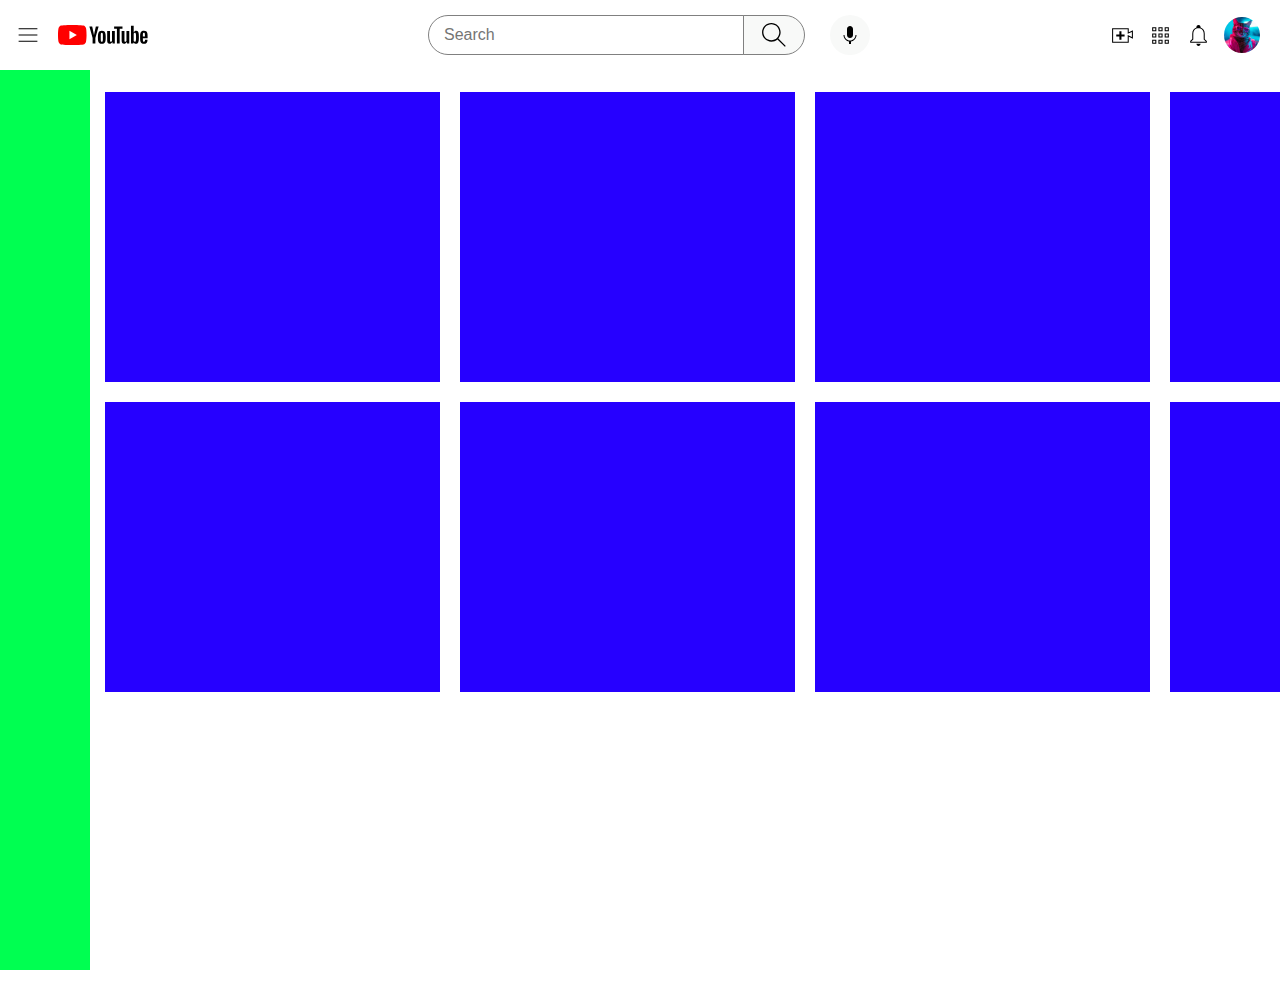
==== youTubeclone/index.html @ e5430692 "update" ====
<!DOCTYPE html>
<html lang="en">

<head>
  <link rel="stylesheet" href="main.css" />
  <link rel="stylesheet" href="style.css" />
  <link rel="stylesheet" href="header.css" />
  <link rel="stylesheet" href="ions.css" />
  <meta charset="UTF-8" />
  <meta name="viewport" content="width=device-width, initial-scale=1.0" />
  <title>Document</title>
</head>

<body>
  <header class="header">
      <div class="header-left">
      <img class="ion-hamburger" src="icons/hamburger-menu.svg" alt="" />
      <img class="ion-youtube" src="icons/youtube-logo.svg" alt="" />
      </div>
      <div class="header-center">
        <input class="search-box" type="text" placeholder="Search">
        <img  class="ion-search" src="icons/search.svg" alt="" />
        <img class="ion-voice-search" src="icons/voice-search-icon.svg" alt=""/>
      </div>
      <div class="header-right">
        <img class="ioc-upload" src="icons/upload.svg" alt="" />
        <img class="ioc-youtube-apps" src="icons/youtube-apps.svg" alt="" />
        <img class="ioc-notifications" src="icons/notifications.svg" alt="" />
        <img class="profile-img" src="../download.jpeg" alt="" />
      </div>
    <!-- </div> -->
  </header>
  <aside class="aside"></aside>
  <main class="main">
    <div class="container">
      <div class="cards">
        <div class="card"></div>
        <div class="card"></div>
        <div class="card"></div>
        <div class="card"></div>
        <div class="card"></div>
        <div class="card"></div>
        <div class="card"></div>
        <div class="card"></div>
      </div>
    </div>
  </main>
</body>

</html>
---- youTubeclone/main.css ----
.main{
    display: flex;
    position: relative;
    top: 80px;
    bottom: 0px;
    right: 0px;
    left: 0px;
}
 .aside{
    background-color: rgb(0, 255, 81);
    position: fixed;
    top: 70px;
    width: 90px;
    height: 100vh;
    left: 0;
}
.container{
    display: flex;
    padding-left: 105px;
    padding-top: 12px;
}
.cards{
    display: grid;
    grid-template-columns: 1fr 1fr 1fr 1fr;
    gap: 20px;
}
.card{
    display: flex;
    height: 290px;
    width: 335px;
    background-color: rgb(38, 0, 255);
}
---- youTubeclone/style.css ----
*{
    margin: 0;
    padding: 0;
    box-sizing: border-box;
}
body{
    height: 1000px;
    font-family: Roboto,Arial,sans-serif;
}
---- youTubeclone/header.css ----
.header{
    position: fixed;
    left: 0px;
    right: 0px;
    height: 70px;
    z-index: 200;
    display: flex;
    flex-direction: row;
    justify-content: space-around;
    align-items: center;
}
---- youTubeclone/ions.css ----
/* .ions{
    display: grid;
    grid-template-columns: 1fr 1fr 1fr;
    justify-content: space-between;
   justify-content: center;
} */
.header-left{
    display: flex;
    align-items: center;
    height: 70px;
    width: 250px;
    margin-left: 8px;
    vertical-align: middle;
    margin-right: 170px;
}
.ion-youtube{
    height: 50px;
    width: 90px;
    margin-left: 10px;
}
.ion-hamburger{
    height: 25px;
    width: 40px;
}
.header-center{
    flex: 1;
    display: flex;
    justify-content: center;
    align-items: center;
    height: 70px;
    gap: 10px;
}
.search-box{
    color: rgba(246, 246, 246, 0.132);
    font-size: medium;
    height: 40px;
    border-radius: 20px;
    width: 100%;
    padding-left: 15px;
    border: 1px solid gray;
}
.ion-search{
    height: 40px;
    width: 80px;
    margin-right: 15px;
    margin-left: -40px;
    padding-top: 3px;
    padding-bottom: 3px;
    border: 1px solid gray;
    background-color:#f8f9f8fd;
    border-bottom-right-radius: 20px;
    border-top-right-radius: 20px;
    cursor: pointer;
    transition: 0.15s;
}
.ion-search:hover{ 
    background-color:  rgb(236, 232, 232);
}
.ion-voice-search{
    height: 40px;
    width: 40px;
    padding: 8px;
    background-color:#f8f9f8fd;
    border-radius:20px ;
    cursor: pointer;
    transition: 0.15s;
}
.ion-voice-search:hover{
    background-color: rgb(227, 224, 224);
}
.header-right{
    display: flex;
    align-items: center;
    height: 70px;
    width: 200px;
    vertical-align: middle; 
    margin-left: 190px;
    margin-right: 20px;
    justify-content: space-between;
    padding-left: 50px;
}
.ioc-upload{
    height: 25px;
}
.ioc-youtube-apps{
    height: 25px;
}
.ioc-notifications{
    height: 25px;
}
.profile-img{
    height: 36px;
    width: 36px;
    border-radius: 18px;
    object-fit: cover;
    object-position: center;

}
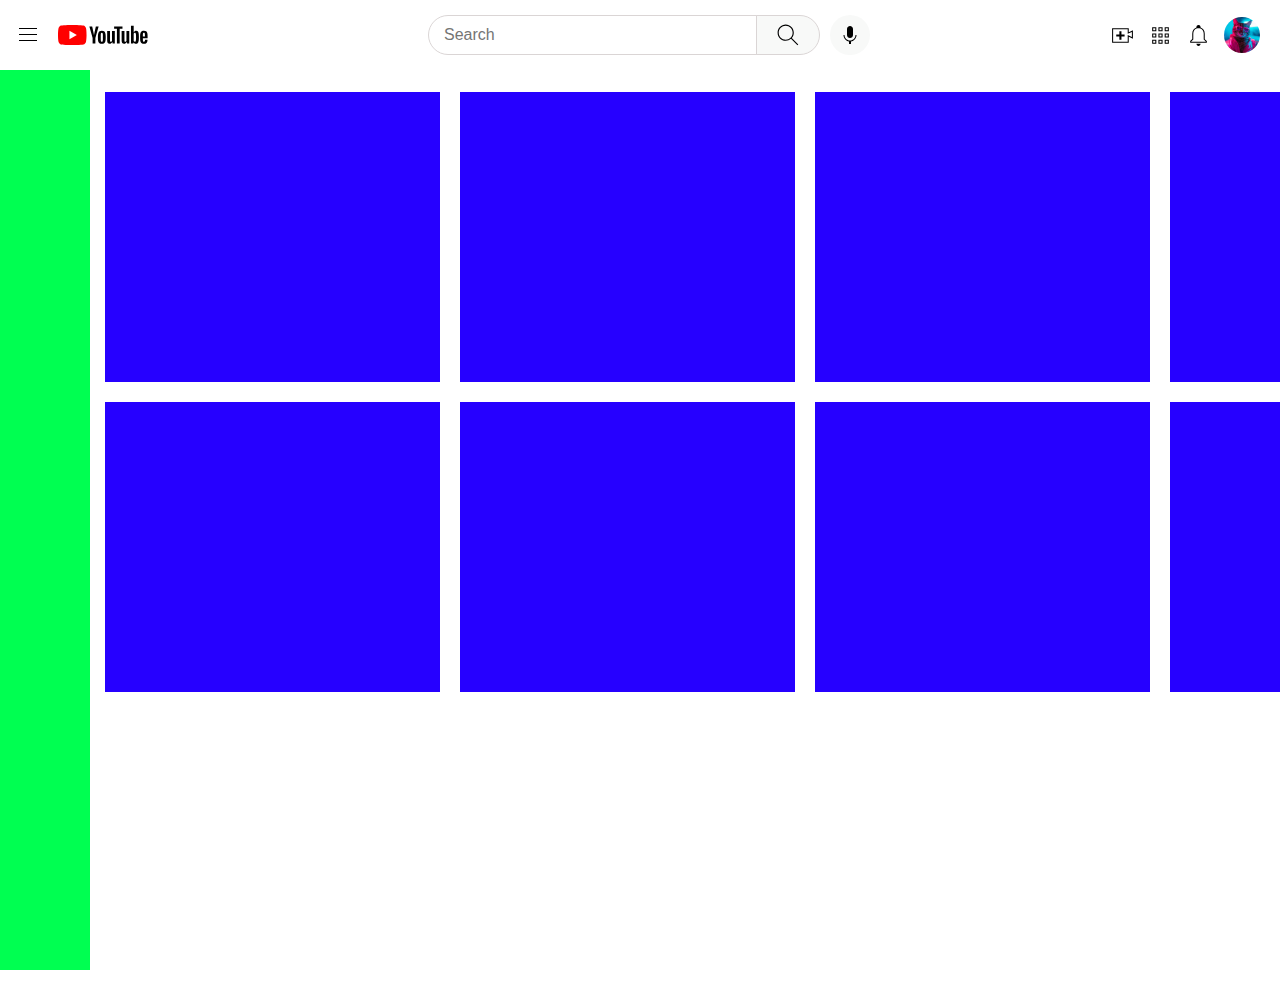
==== commit 3f99bbc4: "update" ====
--- a/youTubeclone/index.html
+++ b/youTubeclone/index.html
@@ -14,7 +14,7 @@
 <body>
   <header class="header">
       <div class="header-left">
-      <img class="ion-hamburger" src="icons/hamburger-menu.svg" alt="" />
+      <img class="ion-hamburger" src="icons/hamburger-menu.svg" alt=""/> 
       <img class="ion-youtube" src="icons/youtube-logo.svg" alt="" />
       </div>
       <div class="header-center">
@@ -28,7 +28,6 @@
         <img class="ioc-notifications" src="icons/notifications.svg" alt="" />
         <img class="profile-img" src="../download.jpeg" alt="" />
       </div>
-    <!-- </div> -->
   </header>
   <aside class="aside"></aside>
   <main class="main">
--- a/youTubeclone/ions.css
+++ b/youTubeclone/ions.css
@@ -1,9 +1,3 @@
-/* .ions{
-    display: grid;
-    grid-template-columns: 1fr 1fr 1fr;
-    justify-content: space-between;
-   justify-content: center;
-} */
 .header-left{
     display: flex;
     align-items: center;
@@ -12,15 +6,23 @@
     margin-left: 8px;
     vertical-align: middle;
     margin-right: 170px;
-}
+} 
 .ion-youtube{
     height: 50px;
     width: 90px;
     margin-left: 10px;
+    cursor: pointer;
 }
 .ion-hamburger{
-    height: 25px;
+    height: 40px;
     width: 40px;
+    border-radius: 40px;
+    cursor: pointer;
+    padding: 8px;
+    transition: 0.15s;
+}
+.ion-hamburger:hover{
+    background-color:  rgb(236, 232, 232);
 }
 .header-center{
     flex: 1;
@@ -37,22 +39,21 @@
     border-radius: 20px;
     width: 100%;
     padding-left: 15px;
-    border: 1px solid gray;
+    border: 1px solid rgb(218, 213, 213);
 }
 .ion-search{
     height: 40px;
     width: 80px;
-    margin-right: 15px;
-    margin-left: -40px;
-    padding-top: 3px;
-    padding-bottom: 3px;
-    border: 1px solid gray;
+    margin-left: -40px; 
+    padding-top: 5px;
+    padding-bottom: 5px; 
+    border: 1px solid rgb(218, 213, 213); 
     background-color:#f8f9f8fd;
     border-bottom-right-radius: 20px;
     border-top-right-radius: 20px;
     cursor: pointer;
     transition: 0.15s;
-}
+} 
 .ion-search:hover{ 
     background-color:  rgb(236, 232, 232);
 }
@@ -81,12 +82,15 @@
 }
 .ioc-upload{
     height: 25px;
+    cursor: pointer;
 }
 .ioc-youtube-apps{
     height: 25px;
+    cursor: pointer;
 }
 .ioc-notifications{
     height: 25px;
+    cursor: pointer;
 }
 .profile-img{
     height: 36px;
@@ -94,6 +98,5 @@
     border-radius: 18px;
     object-fit: cover;
     object-position: center;
-
+    cursor: pointer;
 }
-
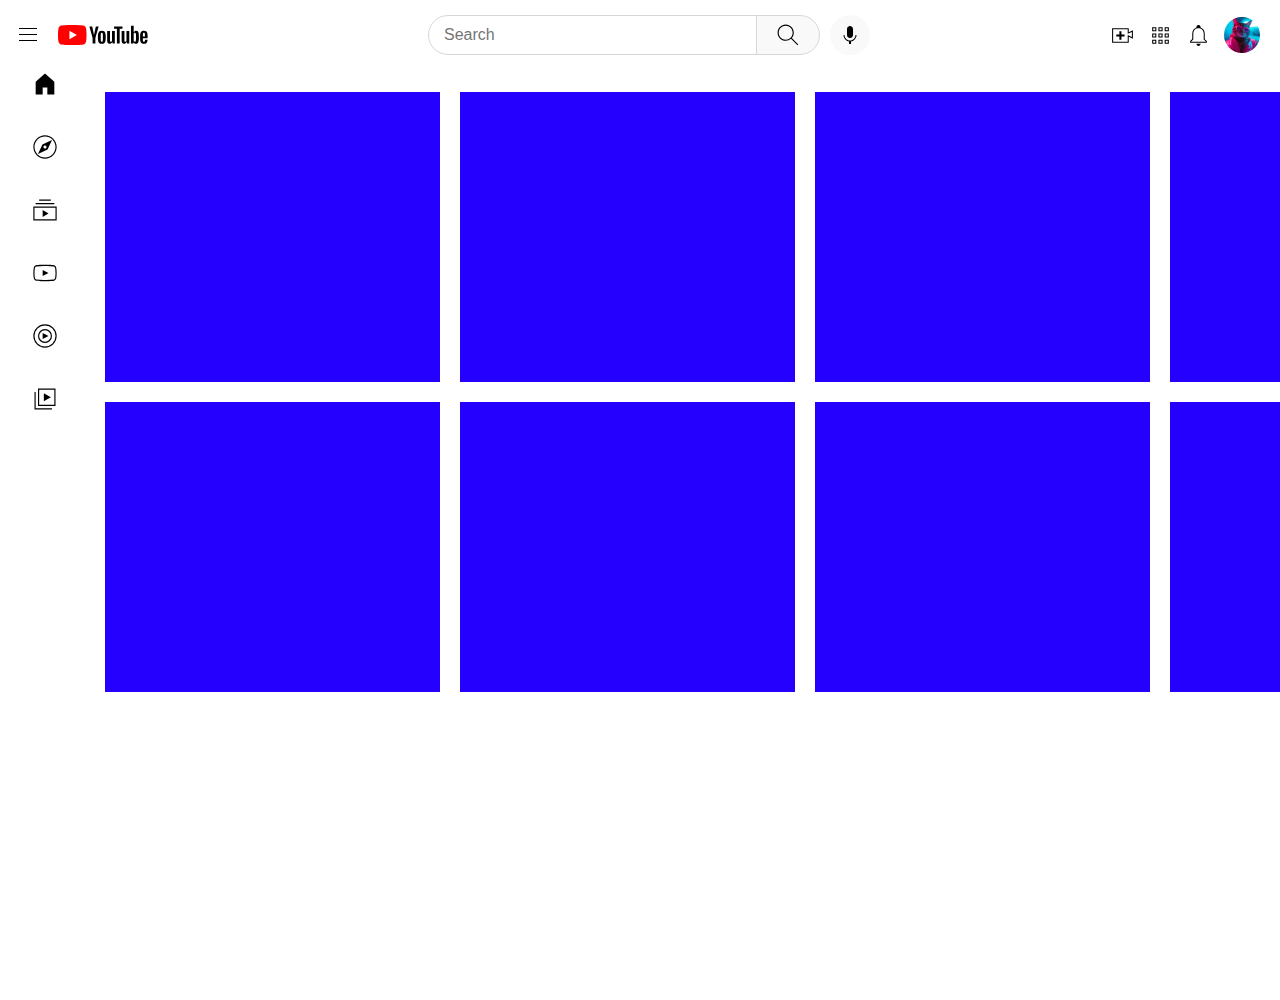
==== commit 2f69aa2f: "update" ====
--- a/youTubeclone/index.html
+++ b/youTubeclone/index.html
@@ -8,7 +8,8 @@
   <link rel="stylesheet" href="ions.css" />
   <meta charset="UTF-8" />
   <meta name="viewport" content="width=device-width, initial-scale=1.0" />
-  <title>Document</title>
+  <link rel="shortcut icon" href="icons/favicon.ico" type="image/x-icon">
+  <title>YouTube</title>
 </head>
 
 <body>
@@ -29,7 +30,14 @@
         <img class="profile-img" src="../download.jpeg" alt="" />
       </div>
   </header>
-  <aside class="aside"></aside>
+  <aside class="aside">
+    <img class="ion-home" src="icons/home.svg" alt="">
+    <img class="ion-explore" src="icons/explore.svg" alt="">
+    <img class="ion-subscriptions" src="icons/subscriptions.svg" alt="">
+    <img class="ion-originals" src="icons/originals.svg" alt="">
+    <img class="ion-youtube-music" src="icons/youtube-music.svg" alt="">
+    <img class="ion-library" src="icons/library.svg" alt="">
+  </aside>
   <main class="main">
     <div class="container">
       <div class="cards">
--- a/youTubeclone/main.css
+++ b/youTubeclone/main.css
@@ -7,12 +7,15 @@
     left: 0px;
 }
  .aside{
-    background-color: rgb(0, 255, 81);
     position: fixed;
     top: 70px;
     width: 90px;
     height: 100vh;
     left: 0;
+    display: flex;
+    flex-direction: column;
+    gap: 35px;
+    align-items: center;
 }
 .container{
     display: flex;
@@ -32,3 +35,4 @@
 }
 
 
+
--- a/youTubeclone/ions.css
+++ b/youTubeclone/ions.css
@@ -33,7 +33,7 @@
     gap: 10px;
 }
 .search-box{
-    color: rgba(246, 246, 246, 0.132);
+    color: black;
     font-size: medium;
     height: 40px;
     border-radius: 20px;
@@ -100,3 +100,27 @@
     object-position: center;
     cursor: pointer;
 }
+.ion-home{
+    height: 28px;
+    width: 28px;
+}
+.ion-explore{
+    height: 28px;
+    width: 28px;
+}
+.ion-subscriptions{
+    height: 28px;
+    width: 28px;
+}
+.ion-originals{
+    height: 28px;
+    width: 28px;
+}
+.ion-youtube-music{
+    height: 28px;
+    width: 28px;
+}
+.ion-library{
+    height: 28px;
+    width: 28px;
+}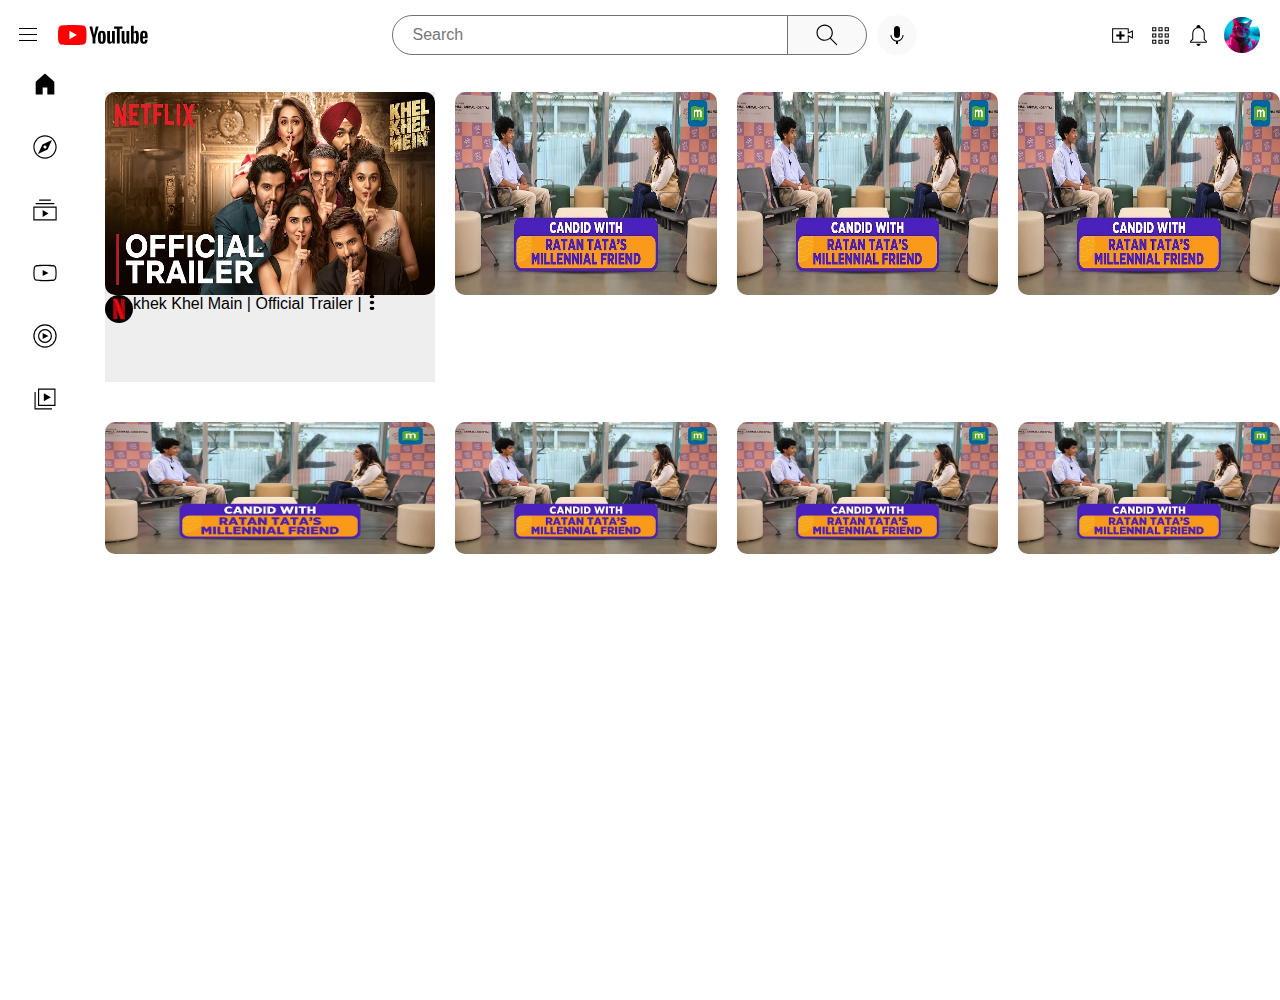
==== commit 4ae569f7: "update" ====
--- a/youTubeclone/index.html
+++ b/youTubeclone/index.html
@@ -6,6 +6,7 @@
   <link rel="stylesheet" href="style.css" />
   <link rel="stylesheet" href="header.css" />
   <link rel="stylesheet" href="ions.css" />
+  <link rel="stylesheet" href="image/card.css">
   <meta charset="UTF-8" />
   <meta name="viewport" content="width=device-width, initial-scale=1.0" />
   <link rel="shortcut icon" href="icons/favicon.ico" type="image/x-icon">
@@ -41,14 +42,36 @@
   <main class="main">
     <div class="container">
       <div class="cards">
-        <div class="card"></div>
-        <div class="card"></div>
-        <div class="card"></div>
-        <div class="card"></div>
-        <div class="card"></div>
-        <div class="card"></div>
-        <div class="card"></div>
-        <div class="card"></div>
+        <div class="card-img">
+            <img class="img-card" src="image/img3.webp" alt="">
+          <div class="card-info">
+            <img class="card-profile" src="image/channel_profile1.jpg" alt="">
+            <p>khek Khel Main | Official Trailer | </p>
+            <img class="ioc-more" src="image/more.png" alt="" >
+          </div>
+          
+        </div>
+        <div class="card">
+          <img class="img-card" src="image/img1.webp" alt="">
+        </div>
+        <div class="card">
+          <img class="img-card" src="image/img1.webp" alt="">
+        </div>
+        <div class="card">
+          <img class="img-card" src="image/img1.webp" alt="">
+        </div>
+        <div class="card">
+          <img class="img-card" src="image/img1.webp" alt="">
+        </div>
+        <div class="card">
+          <img class="img-card" src="image/img1.webp" alt="">
+        </div>
+        <div class="card">
+          <img class="img-card" src="image/img1.webp" alt="">
+        </div>
+        <div class="card">
+          <img class="img-card" src="image/img1.webp" alt="">
+        </div>
       </div>
     </div>
   </main>
--- a/youTubeclone/main.css
+++ b/youTubeclone/main.css
@@ -5,8 +5,10 @@
     bottom: 0px;
     right: 0px;
     left: 0px;
+    
 }
  .aside{
+    background-color: white;
     position: fixed;
     top: 70px;
     width: 90px;
@@ -16,6 +18,7 @@
     flex-direction: column;
     gap: 35px;
     align-items: center;
+    z-index: 50;
 }
 .container{
     display: flex;
@@ -25,13 +28,8 @@
 .cards{
     display: grid;
     grid-template-columns: 1fr 1fr 1fr 1fr;
-    gap: 20px;
-}
-.card{
-    display: flex;
-    height: 290px;
-    width: 335px;
-    background-color: rgb(38, 0, 255);
+    column-gap: 20px;
+    row-gap: 40px;
 }
 
 
--- a/youTubeclone/header.css
+++ b/youTubeclone/header.css
@@ -1,4 +1,5 @@
 .header{
+    background-color: white;
     position: fixed;
     left: 0px;
     right: 0px;
--- a/youTubeclone/ions.css
+++ b/youTubeclone/ions.css
@@ -5,7 +5,6 @@
     width: 250px;
     margin-left: 8px;
     vertical-align: middle;
-    margin-right: 170px;
 } 
 .ion-youtube{
     height: 50px;
@@ -36,18 +35,22 @@
     color: black;
     font-size: medium;
     height: 40px;
-    border-radius: 20px;
-    width: 100%;
-    padding-left: 15px;
-    border: 1px solid rgb(218, 213, 213);
+    border-bottom-left-radius: 20px;
+    border-top-left-radius: 20px;
+    width: 50%;
+    padding-left: 20px;
+    border: 1px solid rgb(114, 114, 117);
+}
+.search-box:active{
+    border: 0.5px solid rgb(0, 0, 255);
 }
 .ion-search{
     height: 40px;
     width: 80px;
-    margin-left: -40px; 
+    margin-left: -11px; 
     padding-top: 5px;
     padding-bottom: 5px; 
-    border: 1px solid rgb(218, 213, 213); 
+    border: 1px solid rgb(114, 114, 117); 
     background-color:#f8f9f8fd;
     border-bottom-right-radius: 20px;
     border-top-right-radius: 20px;
@@ -57,6 +60,7 @@
 .ion-search:hover{ 
     background-color:  rgb(236, 232, 232);
 }
+
 .ion-voice-search{
     height: 40px;
     width: 40px;
@@ -75,7 +79,7 @@
     height: 70px;
     width: 200px;
     vertical-align: middle; 
-    margin-left: 190px;
+    margin-left: 10px;
     margin-right: 20px;
     justify-content: space-between;
     padding-left: 50px;
@@ -92,14 +96,7 @@
     height: 25px;
     cursor: pointer;
 }
-.profile-img{
-    height: 36px;
-    width: 36px;
-    border-radius: 18px;
-    object-fit: cover;
-    object-position: center;
-    cursor: pointer;
-}
+
 .ion-home{
     height: 28px;
     width: 28px;
@@ -123,4 +120,11 @@
 .ion-library{
     height: 28px;
     width: 28px;
+}
+.ioc-more{
+    display: flex;
+    height: 15px;
+    width:20px;
+    align-items: center;
+    justify-content: center;
 }--- a/youTubeclone/image/card.css
+++ b/youTubeclone/image/card.css
@@ -0,0 +1,32 @@
+.card-img{
+    display: flex;
+    flex-direction: column;
+    height: 290px;
+    width: 330px;
+    background-color: rgb(239, 238, 239);
+}
+.card-info{
+    display: flex;
+    flex-direction: row;
+} 
+.profile-img{
+    height: 36px;
+    width: 36px;
+    border-radius: 18px;
+    object-fit: cover;
+    object-position: center;
+    cursor: pointer;
+}
+.img-card{
+    width: 100%;
+    height: 70%;
+    border-radius: 10px;
+}
+.card-profile{
+    height: 28px;
+    width: 28px;
+    border-radius: 14px;
+    object-fit: cover;
+    object-position: center;
+    cursor: pointer;
+}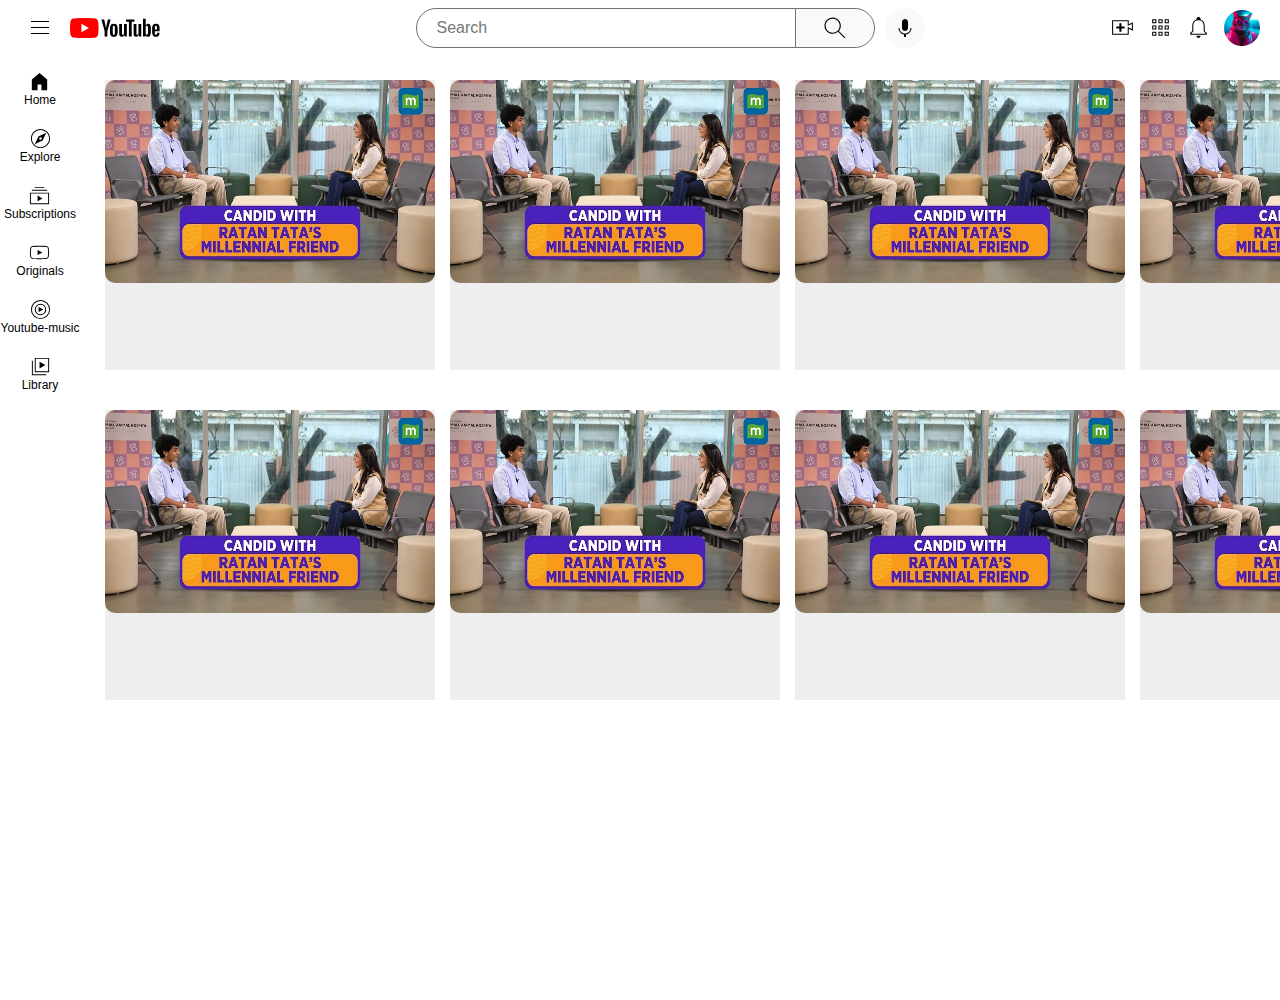
==== commit fc8e849d: "update" ====
--- a/youTubeclone/index.html
+++ b/youTubeclone/index.html
@@ -5,7 +5,7 @@
   <link rel="stylesheet" href="main.css" />
   <link rel="stylesheet" href="style.css" />
   <link rel="stylesheet" href="header.css" />
-  <link rel="stylesheet" href="ions.css" />
+  <link rel="stylesheet" href="aside.css" />
   <link rel="stylesheet" href="image/card.css">
   <meta charset="UTF-8" />
   <meta name="viewport" content="width=device-width, initial-scale=1.0" />
@@ -15,63 +15,73 @@
 
 <body>
   <header class="header">
-      <div class="header-left">
-      <img class="ion-hamburger" src="icons/hamburger-menu.svg" alt=""/> 
+    <div class="header-left">
+      <img class="ion-hamburger" src="icons/hamburger-menu.svg" alt="" />
       <img class="ion-youtube" src="icons/youtube-logo.svg" alt="" />
-      </div>
-      <div class="header-center">
-        <input class="search-box" type="text" placeholder="Search">
-        <img  class="ion-search" src="icons/search.svg" alt="" />
-        <img class="ion-voice-search" src="icons/voice-search-icon.svg" alt=""/>
-      </div>
-      <div class="header-right">
-        <img class="ioc-upload" src="icons/upload.svg" alt="" />
-        <img class="ioc-youtube-apps" src="icons/youtube-apps.svg" alt="" />
-        <img class="ioc-notifications" src="icons/notifications.svg" alt="" />
-        <img class="profile-img" src="../download.jpeg" alt="" />
-      </div>
+    </div>
+    <div class="header-center">
+      <input class="search-box" type="text" placeholder="Search">
+      <img class="ion-search" src="icons/search.svg" alt="" />
+      <img class="ion-voice-search" src="icons/voice-search-icon.svg" alt="" />
+    </div>
+    <div class="header-right">
+      <img class="ioc-upload" src="icons/upload.svg" alt="" />
+      <img class="ioc-youtube-apps" src="icons/youtube-apps.svg" alt="" />
+      <img class="ioc-notifications" src="icons/notifications.svg" alt="" />
+      <img class="profile-img" src="../download.jpeg" alt="" />
+    </div>
   </header>
   <aside class="aside">
-    <img class="ion-home" src="icons/home.svg" alt="">
-    <img class="ion-explore" src="icons/explore.svg" alt="">
-    <img class="ion-subscriptions" src="icons/subscriptions.svg" alt="">
-    <img class="ion-originals" src="icons/originals.svg" alt="">
-    <img class="ion-youtube-music" src="icons/youtube-music.svg" alt="">
-    <img class="ion-library" src="icons/library.svg" alt="">
+    <div class="home">
+      <img class="ion-home" src="icons/home.svg" alt="">
+      <p class="aside-text">Home</p>
+    </div>
+    <div class="explore">
+      <img class="ion-explore" src="icons/explore.svg" alt="">
+      <p class="aside-text">Explore</p>
+    </div>
+    <div class="subscriptions">
+      <img class="ion-subscriptions" src="icons/subscriptions.svg" alt="">
+      <p class="aside-text">Subscriptions</p>
+    </div>
+    <div class="originals">
+      <img class="ion-originals" src="icons/originals.svg" alt="">
+      <p class="aside-text">Originals</p>
+    </div>
+    <div class="youtube-music">
+      <img class="ion-youtube-music" src="icons/youtube-music.svg" alt="">
+      <p class="aside-text">Youtube-music</p>
+    </div>
+    <div class="library">
+      <img class="ion-library" src="icons/library.svg" alt="">
+      <p class="aside-text">Library</p>
+    </div>
   </aside>
   <main class="main">
-    <div class="container">
-      <div class="cards">
-        <div class="card-img">
-            <img class="img-card" src="image/img3.webp" alt="">
-          <div class="card-info">
-            <img class="card-profile" src="image/channel_profile1.jpg" alt="">
-            <p>khek Khel Main | Official Trailer | </p>
-            <img class="ioc-more" src="image/more.png" alt="" >
-          </div>
-          
-        </div>
-        <div class="card">
-          <img class="img-card" src="image/img1.webp" alt="">
-        </div>
-        <div class="card">
-          <img class="img-card" src="image/img1.webp" alt="">
-        </div>
-        <div class="card">
-          <img class="img-card" src="image/img1.webp" alt="">
-        </div>
-        <div class="card">
-          <img class="img-card" src="image/img1.webp" alt="">
-        </div>
-        <div class="card">
-          <img class="img-card" src="image/img1.webp" alt="">
-        </div>
-        <div class="card">
-          <img class="img-card" src="image/img1.webp" alt="">
-        </div>
-        <div class="card">
-          <img class="img-card" src="image/img1.webp" alt="">
-        </div>
+    <div class="cards">
+      <div class="card">
+        <img class="img-card" src="image/img1.webp" alt="">
+      </div>
+      <div class="card">
+        <img class="img-card" src="image/img1.webp" alt="">
+      </div>
+      <div class="card">
+        <img class="img-card" src="image/img1.webp" alt="">
+      </div>
+      <div class="card">
+        <img class="img-card" src="image/img1.webp" alt="">
+      </div>
+      <div class="card">
+        <img class="img-card" src="image/img1.webp" alt="">
+      </div>
+      <div class="card">
+        <img class="img-card" src="image/img1.webp" alt="">
+      </div>
+      <div class="card">
+        <img class="img-card" src="image/img1.webp" alt="">
+      </div>
+      <div class="card">
+        <img class="img-card" src="image/img1.webp" alt="">
       </div>
     </div>
   </main>
--- a/youTubeclone/main.css
+++ b/youTubeclone/main.css
@@ -5,32 +5,46 @@
     bottom: 0px;
     right: 0px;
     left: 0px;
-    
-}
- .aside{
-    background-color: white;
-    position: fixed;
-    top: 70px;
-    width: 90px;
-    height: 100vh;
-    left: 0;
-    display: flex;
-    flex-direction: column;
-    gap: 35px;
-    align-items: center;
-    z-index: 50;
-}
-.container{
-    display: flex;
     padding-left: 105px;
-    padding-top: 12px;
 }
 .cards{
     display: grid;
     grid-template-columns: 1fr 1fr 1fr 1fr;
-    column-gap: 20px;
+    column-gap: 15px;
     row-gap: 40px;
+}
+.card{
+    display: flex;
+    height: 290px;
+    width: 330px;
+    background-color: rgb(239, 238, 239);
+}
+.card-info{
+    display: flex;
+    flex-direction: row;
+}
+.profile-img{
+    height: 36px;
+    width: 36px;
+    border-radius: 18px;
+    object-fit: cover;
+    object-position: center;
+    cursor: pointer;
+}
+.img-card{
+    width: 100%;
+    height: 70%;
+    border-radius: 10px;
+}
+.card-profile{
+    height: 28px;
+    width: 28px;
+    border-radius: 14px;
+    object-fit: cover;
+    object-position: center;
+    cursor: pointer;
 }
 
 
 
+
--- a/youTubeclone/header.css
+++ b/youTubeclone/header.css
@@ -3,10 +3,109 @@
     position: fixed;
     left: 0px;
     right: 0px;
-    height: 70px;
+    height: 55px;
     z-index: 200;
     display: flex;
     flex-direction: row;
     justify-content: space-around;
     align-items: center;
 }
+.header-left{
+    display: flex;
+    align-items: center;
+    height: 70px;
+    width: 250px;
+    margin-left: 20px;
+    margin-right: 20px;
+    vertical-align: middle;
+} 
+.ion-youtube{
+    height: 50px;
+    width: 90px;
+    margin-left: 10px;
+    cursor: pointer;
+}
+.ion-hamburger{
+    height: 40px;
+    width: 40px;
+    border-radius: 40px;
+    cursor: pointer;
+    padding: 8px;
+    transition: 0.15s;
+}
+.ion-hamburger:hover{
+    background-color:  rgb(236, 232, 232);
+}
+.header-center{
+    flex: 1;
+    display: flex;
+    justify-content: center;
+    align-items: center;
+    height: 70px;
+    gap: 10px;
+}
+.search-box{
+    color: black;
+    font-size: medium;
+    height: 40px;
+    border-bottom-left-radius: 20px;
+    border-top-left-radius: 20px;
+    width: 50%;
+    padding-left: 20px;
+    border: 1px solid rgb(114, 114, 117);
+}
+.search-box:active{
+    border: 0.5px solid rgb(0, 0, 255);
+}
+.ion-search{
+    height: 40px;
+    width: 80px;
+    margin-left: -11px; 
+    padding-top: 5px;
+    padding-bottom: 5px; 
+    border: 1px solid rgb(114, 114, 117); 
+    background-color:#f8f9f8fd;
+    border-bottom-right-radius: 20px;
+    border-top-right-radius: 20px;
+    cursor: pointer;
+    transition: 0.15s;
+} 
+.ion-search:hover{ 
+    background-color:  rgb(236, 232, 232);
+}
+
+.ion-voice-search{
+    height: 40px;
+    width: 40px;
+    padding: 8px;
+    background-color:#f8f9f8fd;
+    border-radius:20px ;
+    cursor: pointer;
+    transition: 0.15s;
+}
+.ion-voice-search:hover{
+    background-color: rgb(227, 224, 224);
+}
+.header-right{
+    display: flex;
+    align-items: center;
+    height: 70px;
+    width: 200px;
+    vertical-align: middle; 
+    margin-left: 10px;
+    margin-right: 20px;
+    justify-content: space-between;
+    padding-left: 50px;
+}
+.ioc-upload{
+    height: 25px;
+    cursor: pointer;
+}
+.ioc-youtube-apps{
+    height: 25px;
+    cursor: pointer;
+}
+.ioc-notifications{
+    height: 25px;
+    cursor: pointer;
+}--- a/youTubeclone/aside.css
+++ b/youTubeclone/aside.css
@@ -0,0 +1,86 @@
+.aside{
+    background-color: white;
+    position: fixed;
+    top: 70px;
+    width: 80px;
+    height: 100vh;
+    left: 0;
+    display: flex;
+    flex-direction: column;
+    gap: 20px;
+    align-items: center;
+    z-index: 50;
+}
+.aside-text{
+    font-size: 12px;
+    align-items: center;
+}
+.home{
+    display: flex;
+    flex-direction: column;
+    justify-content: center;
+    align-items: center;
+}
+.ion-home{
+    height: 23px;
+    width: 23px;
+}
+.explore{
+    display: flex;
+    flex-direction: column;
+    justify-content: center;
+    align-items: center;
+}
+.ion-explore{
+    height: 23px;
+    width: 23px;
+}
+.subscriptions{
+    display: flex;
+    flex-direction: column;
+    justify-content: center;
+    align-items: center;
+}
+.ion-subscriptions{
+    display: flex;
+    justify-content: center;
+    height: 23px;
+    width: 23px;  
+}
+.originals{
+    display: flex;
+    flex-direction: column;
+    justify-content: center;
+    align-items: center;
+}
+.ion-originals{
+    height: 23px;
+    width: 23px;
+}
+.youtube-music{
+    display: flex;
+    flex-direction: column;
+    justify-content: center;
+    align-items: center;
+}
+.ion-youtube-music{
+    height: 23px;
+    width: 23px;
+}
+.library{
+    display: flex;
+    flex-direction: column;
+    justify-content: center;
+    align-items: center;   
+}
+.ion-library{
+    height: 23px;
+    width: 23px;
+}
+.ioc-more{
+    display: flex;
+    height: 15px;
+    width:20px;
+    align-items: center;
+    justify-content: center;
+}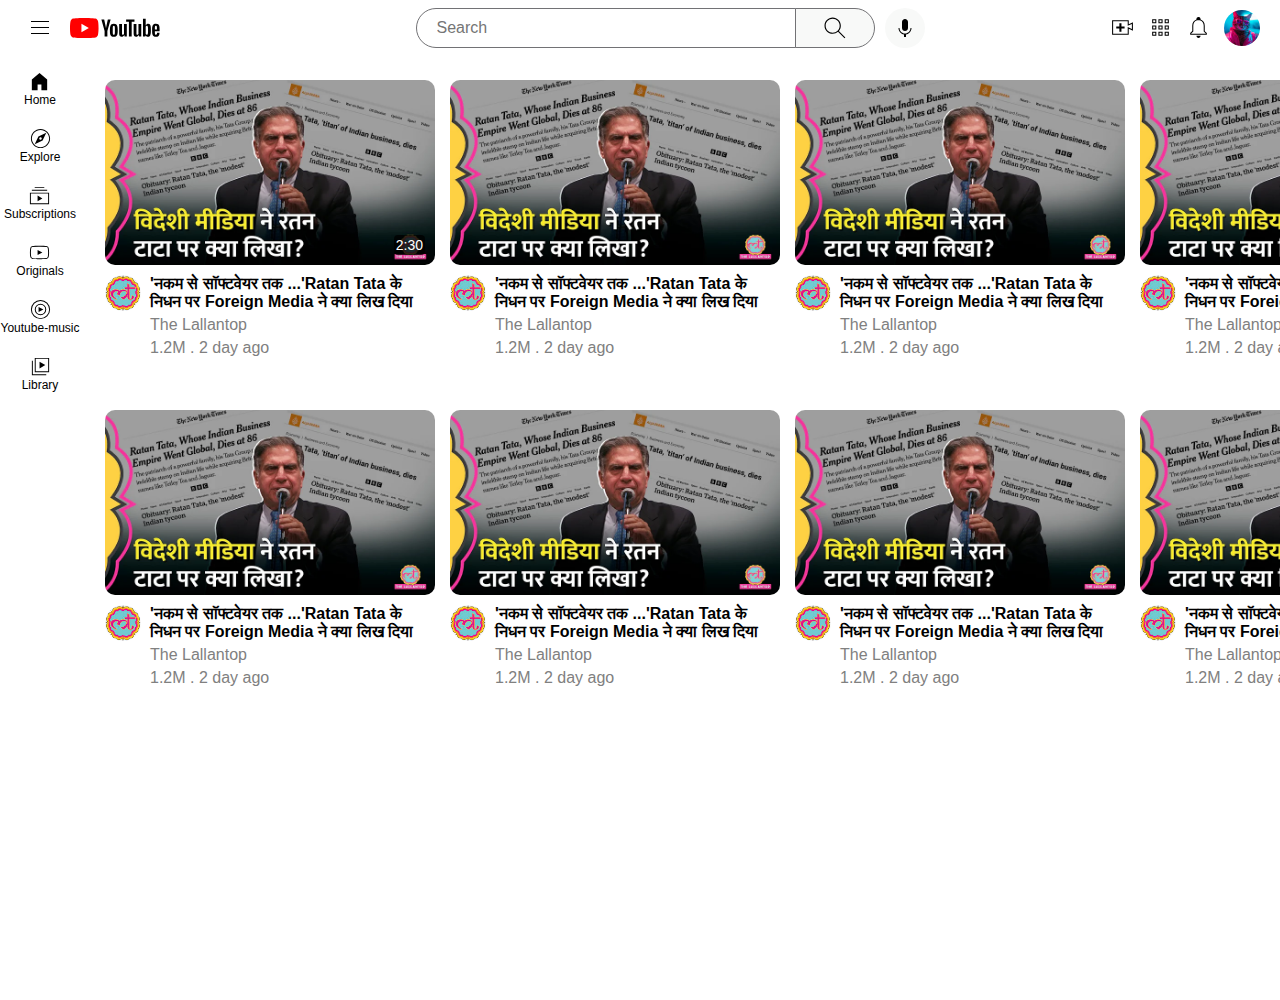
==== commit 0c4444c8: "update" ====
--- a/youTubeclone/index.html
+++ b/youTubeclone/index.html
@@ -60,28 +60,125 @@
   <main class="main">
     <div class="cards">
       <div class="card">
-        <img class="img-card" src="image/img1.webp" alt="">
+        <div class="video-image">
+          <img class="img-card" src="image/img2.webp" alt="">
+          <div class="video-time">2:30</div>
+        </div>
+        <div class="card-info">
+          <div class="channel-profile">
+            <a href="https://www.youtube.com/@TheLallantop" target="_blank"><img class="channel-profile-img" src="image/channel_profile2.jpg" alt=""></a>
+          </div>
+          <div class="video-description">
+            <div class="video-title">'नकम से सॉफ्टवेयर तक ...'Ratan Tata के निधन पर  Foreign Media ने क्या लिख दिया</div>
+            <div class="channel-name">The Lallantop</div>
+            <div class="video-view">1.2M . 2 day ago</div>
+          </div>
+        </div>
       </div>
       <div class="card">
-        <img class="img-card" src="image/img1.webp" alt="">
+        <div class="video-image">
+          <img class="img-card" src="image/img2.webp" alt="">
+        </div>
+        <div class="card-info">
+          <div class="channel-profile">
+            <a href="https://www.youtube.com/@TheLallantop" target="_blank"><img class="channel-profile-img" src="image/channel_profile2.jpg" alt=""></a>
+          </div>
+          <div class="video-description">
+            <div class="video-title">'नकम से सॉफ्टवेयर तक ...'Ratan Tata के निधन पर  Foreign Media ने क्या लिख दिया</div>
+            <div class="channel-name">The Lallantop</div>
+            <div class="video-view">1.2M . 2 day ago</div>
+          </div>
+        </div>
       </div>
       <div class="card">
-        <img class="img-card" src="image/img1.webp" alt="">
+        <div class="video-image">
+          <img class="img-card" src="image/img2.webp" alt="">
+        </div>
+        <div class="card-info">
+          <div class="channel-profile">
+            <a href="https://www.youtube.com/@TheLallantop" target="_blank"><img class="channel-profile-img" src="image/channel_profile2.jpg" alt=""></a>
+          </div>
+          <div class="video-description">
+            <div class="video-title">'नकम से सॉफ्टवेयर तक ...'Ratan Tata के निधन पर  Foreign Media ने क्या लिख दिया</div>
+            <div class="channel-name">The Lallantop</div>
+            <div class="video-view">1.2M . 2 day ago</div>
+          </div>
+        </div>
       </div>
       <div class="card">
-        <img class="img-card" src="image/img1.webp" alt="">
+        <div class="video-image">
+          <img class="img-card" src="image/img2.webp" alt="">
+        </div>
+        <div class="card-info">
+          <div class="channel-profile">
+            <img class="channel-profile-img" src="image/channel_profile2.jpg" alt="">
+          </div>
+          <div class="video-description">
+            <div class="video-title">'नकम से सॉफ्टवेयर तक ...'Ratan Tata के निधन पर  Foreign Media ने क्या लिख दिया</div>
+            <div class="channel-name">The Lallantop</div>
+            <div class="video-view">1.2M . 2 day ago</div>
+          </div>
+        </div>
       </div>
       <div class="card">
-        <img class="img-card" src="image/img1.webp" alt="">
+        <div class="video-image">
+          <img class="img-card" src="image/img2.webp" alt="">
+        </div>
+        <div class="card-info">
+          <div class="channel-profile">
+            <img class="channel-profile-img" src="image/channel_profile2.jpg" alt="">
+          </div>
+          <div class="video-description">
+            <div class="video-title">'नकम से सॉफ्टवेयर तक ...'Ratan Tata के निधन पर  Foreign Media ने क्या लिख दिया</div>
+            <div class="channel-name">The Lallantop</div>
+            <div class="video-view">1.2M . 2 day ago</div>
+          </div>
+        </div>
       </div>
       <div class="card">
-        <img class="img-card" src="image/img1.webp" alt="">
+        <div class="video-image">
+          <img class="img-card" src="image/img2.webp" alt="">
+        </div>
+        <div class="card-info">
+          <div class="channel-profile">
+            <img class="channel-profile-img" src="image/channel_profile2.jpg" alt="">
+          </div>
+          <div class="video-description">
+            <div class="video-title">'नकम से सॉफ्टवेयर तक ...'Ratan Tata के निधन पर  Foreign Media ने क्या लिख दिया</div>
+            <div class="channel-name">The Lallantop</div>
+            <div class="video-view">1.2M . 2 day ago</div>
+          </div>
+        </div>
       </div>
       <div class="card">
-        <img class="img-card" src="image/img1.webp" alt="">
+        <div class="video-image">
+          <img class="img-card" src="image/img2.webp" alt="">
+        </div>
+        <div class="card-info">
+          <div class="channel-profile">
+            <img class="channel-profile-img" src="image/channel_profile2.jpg" alt="">
+          </div>
+          <div class="video-description">
+            <div class="video-title">'नकम से सॉफ्टवेयर तक ...'Ratan Tata के निधन पर  Foreign Media ने क्या लिख दिया</div>
+            <div class="channel-name">The Lallantop</div>
+            <div class="video-view">1.2M . 2 day ago</div>
+          </div>
+        </div>
       </div>
       <div class="card">
-        <img class="img-card" src="image/img1.webp" alt="">
+        <div class="video-image">
+          <img class="img-card" src="image/img2.webp" alt="">
+        </div>
+        <div class="card-info">
+          <div class="channel-profile">
+            <img class="channel-profile-img" src="image/channel_profile2.jpg" alt="">
+          </div>
+          <div class="video-description">
+            <div class="video-title">'नकम से सॉफ्टवेयर तक ...'Ratan Tata के निधन पर  Foreign Media ने क्या लिख दिया</div>
+            <div class="channel-name">The Lallantop</div>
+            <div class="video-view">1.2M . 2 day ago</div>
+          </div>
+        </div>
       </div>
     </div>
   </main>
--- a/youTubeclone/main.css
+++ b/youTubeclone/main.css
@@ -15,9 +15,10 @@
 }
 .card{
     display: flex;
+    flex-direction: column;
     height: 290px;
     width: 330px;
-    background-color: rgb(239, 238, 239);
+    /* background-color: rgb(239, 238, 239); */
 }
 .card-info{
     display: flex;
@@ -31,20 +32,64 @@
     object-position: center;
     cursor: pointer;
 }
+.video-image{
+    display: flex;
+    position: relative;
+}
 .img-card{
+    display: block;
     width: 100%;
-    height: 70%;
+    height: 100%;
     border-radius: 10px;
 }
-.card-profile{
-    height: 28px;
-    width: 28px;
-    border-radius: 14px;
+.video-time{
+    display: flex;
+    position: absolute;
+    background-color: rgba(0, 0, 0, 0.8);
+    font-size: 14px;
+    padding: 2px;
+    border-radius: 4px;
+    bottom: 10px;
+    right: 10px;
+    color: white;
+    font-weight: normal;
+}
+.channel-profile-img{
+    margin: 10px 10px 0px 0px;
+    height: 36px;
+    width: 36px;
+    border-radius: 18px;
     object-fit: cover;
     object-position: center;
+    cursor: pointer;
+}
+.video-description{
+    margin: 10px 0px 0px 5px;
+    flex: 1;
+    display: flex;
+    flex-direction: column;
+}
+.channel-profile{
+    display: flex;
+    width: 40px;
+    height: 100%;
+    cursor: pointer;
+}
+.video-title{
+    font-weight: bold;
+    cursor: pointer;
+}
+.channel-name{
+    color:gray;
+    margin-top: 5px;
+    cursor: pointer;
+}
+
+.video-view{
+    margin-top: 5px;
+    color: gray;
     cursor: pointer;
 }
 
 
 
-
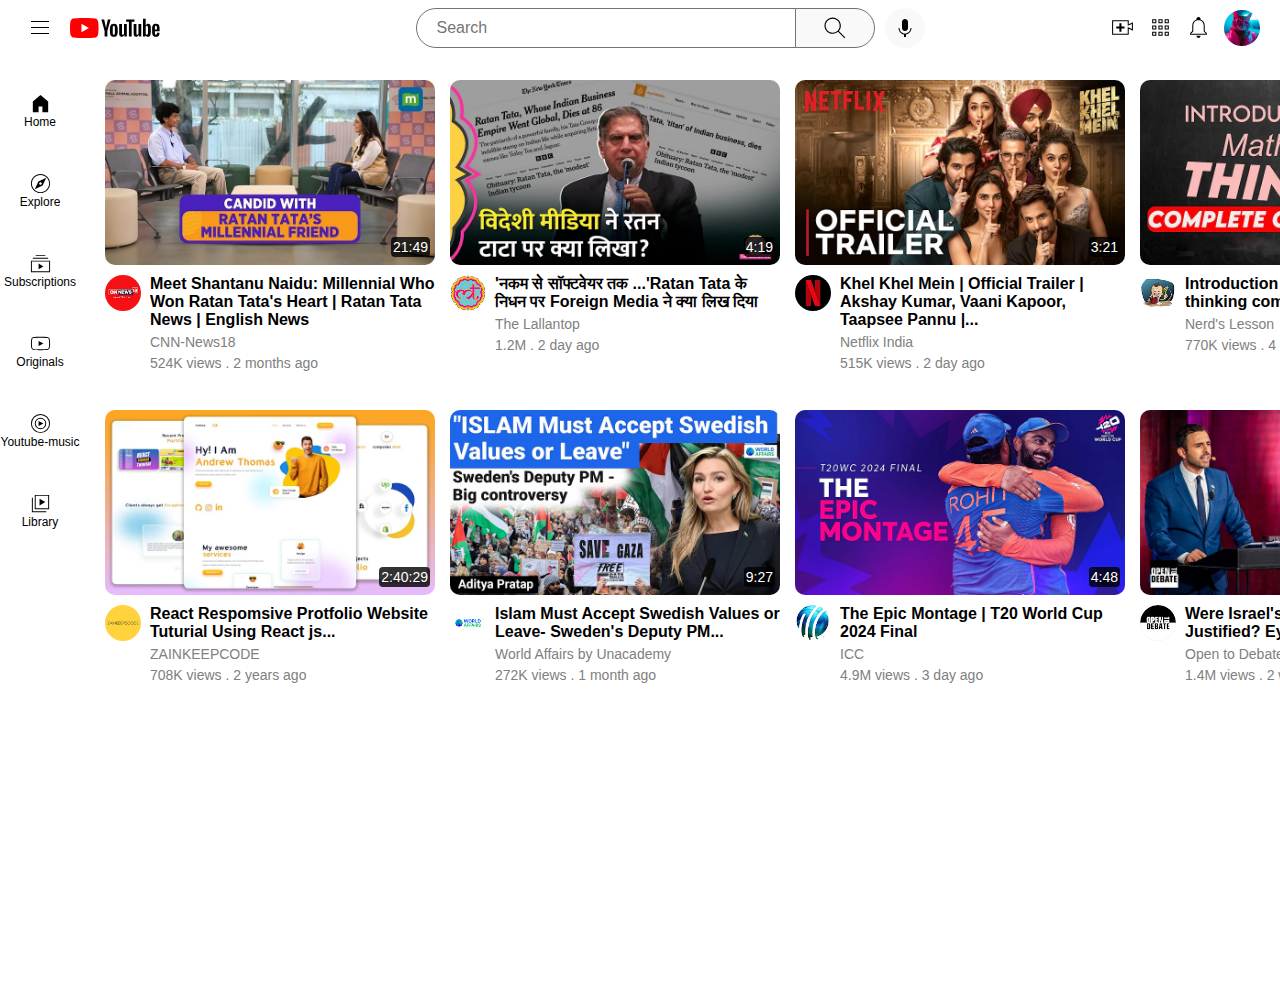
==== commit f91b72fc: "Update" ====
--- a/youTubeclone/index.html
+++ b/youTubeclone/index.html
@@ -32,27 +32,27 @@
     </div>
   </header>
   <aside class="aside">
-    <div class="home">
+    <div class="aside-ions">
       <img class="ion-home" src="icons/home.svg" alt="">
       <p class="aside-text">Home</p>
     </div>
-    <div class="explore">
+    <div class="aside-ions">
       <img class="ion-explore" src="icons/explore.svg" alt="">
       <p class="aside-text">Explore</p>
     </div>
-    <div class="subscriptions">
+    <div class="aside-ions">
       <img class="ion-subscriptions" src="icons/subscriptions.svg" alt="">
       <p class="aside-text">Subscriptions</p>
     </div>
-    <div class="originals">
+    <div class="aside-ions">
       <img class="ion-originals" src="icons/originals.svg" alt="">
       <p class="aside-text">Originals</p>
     </div>
-    <div class="youtube-music">
+    <div class="aside-ions">
       <img class="ion-youtube-music" src="icons/youtube-music.svg" alt="">
       <p class="aside-text">Youtube-music</p>
     </div>
-    <div class="library">
+    <div class="aside-ions">
       <img class="ion-library" src="icons/library.svg" alt="">
       <p class="aside-text">Library</p>
     </div>
@@ -61,8 +61,24 @@
     <div class="cards">
       <div class="card">
         <div class="video-image">
+          <img class="img-card" src="image/img1.webp" alt="">
+          <div class="video-time">21:49</div>
+        </div>
+        <div class="card-info">
+          <div class="channel-profile">
+            <a href="https://www.youtube.com/@TheLallantop" target="_blank"><img class="channel-profile-img" src="image/channel_profile1.jpg" alt=""></a>
+          </div>
+          <div class="video-description">
+            <div class="video-title">Meet Shantanu Naidu: Millennial Who Won Ratan Tata's Heart | Ratan Tata News | English News</div>
+            <div class="channel-name">CNN-News18</div>
+            <div class="video-view">524K views . 2 months ago</div>
+          </div>
+        </div>
+      </div>
+      <div class="card">
+        <div class="video-image">
           <img class="img-card" src="image/img2.webp" alt="">
-          <div class="video-time">2:30</div>
+          <div class="video-time">4:19</div>
         </div>
         <div class="card-info">
           <div class="channel-profile">
@@ -77,106 +93,98 @@
       </div>
       <div class="card">
         <div class="video-image">
-          <img class="img-card" src="image/img2.webp" alt="">
+          <img class="img-card" src="image/img3.webp" alt="">
+          <div class="video-time">3:21</div>
         </div>
         <div class="card-info">
           <div class="channel-profile">
-            <a href="https://www.youtube.com/@TheLallantop" target="_blank"><img class="channel-profile-img" src="image/channel_profile2.jpg" alt=""></a>
+            <a href="https://www.youtube.com/@TheLallantop" target="_blank"><img class="channel-profile-img" src="image/channel_profile3.jpg" alt=""></a>
           </div>
           <div class="video-description">
-            <div class="video-title">'नकम से सॉफ्टवेयर तक ...'Ratan Tata के निधन पर  Foreign Media ने क्या लिख दिया</div>
-            <div class="channel-name">The Lallantop</div>
-            <div class="video-view">1.2M . 2 day ago</div>
+            <div class="video-title">Khel Khel Mein | Official Trailer | Akshay Kumar, Vaani Kapoor, Taapsee Pannu |...</div>
+            <div class="channel-name">Netflix India</div>
+            <div class="video-view">515K views . 2 day ago</div>
           </div>
         </div>
       </div>
       <div class="card">
         <div class="video-image">
-          <img class="img-card" src="image/img2.webp" alt="">
+          <a href="https://www.youtube.com/watch?v=LN7cCW1rSsI"><img class="img-card" src="image/img4.webp" alt="">
+          </a>
+          <div class="video-time">11:27:44</div>
         </div>
         <div class="card-info">
           <div class="channel-profile">
-            <a href="https://www.youtube.com/@TheLallantop" target="_blank"><img class="channel-profile-img" src="image/channel_profile2.jpg" alt=""></a>
+            <img class="channel-profile-img" src="image/channel_profile4.jpg" alt="">
           </div>
           <div class="video-description">
-            <div class="video-title">'नकम से सॉफ्टवेयर तक ...'Ratan Tata के निधन पर  Foreign Media ने क्या लिख दिया</div>
-            <div class="channel-name">The Lallantop</div>
-            <div class="video-view">1.2M . 2 day ago</div>
+            <div class="video-title">Introduction to mathematical thinking complete course</div>
+            <div class="channel-name">Nerd's Lesson</div>
+            <div class="video-view">770K views . 4 years ago</div>
           </div>
         </div>
       </div>
       <div class="card">
         <div class="video-image">
-          <img class="img-card" src="image/img2.webp" alt="">
+          <img class="img-card" src="image/img5.webp" alt="">
+          <div class="video-time">2:40:29</div>
         </div>
         <div class="card-info">
           <div class="channel-profile">
-            <img class="channel-profile-img" src="image/channel_profile2.jpg" alt="">
+            <img class="channel-profile-img" src="image/channel_profile5.jpg" alt="">
           </div>
           <div class="video-description">
-            <div class="video-title">'नकम से सॉफ्टवेयर तक ...'Ratan Tata के निधन पर  Foreign Media ने क्या लिख दिया</div>
-            <div class="channel-name">The Lallantop</div>
-            <div class="video-view">1.2M . 2 day ago</div>
+            <div class="video-title">React Respomsive Protfolio Website Tuturial Using React js...</div>
+            <div class="channel-name">ZAINKEEPCODE</div>
+            <div class="video-view">708K views . 2 years ago</div>
           </div>
         </div>
       </div>
       <div class="card">
         <div class="video-image">
-          <img class="img-card" src="image/img2.webp" alt="">
+          <img class="img-card" src="image/img6.webp" alt="">
+          <div class="video-time">9:27</div>
         </div>
         <div class="card-info">
           <div class="channel-profile">
-            <img class="channel-profile-img" src="image/channel_profile2.jpg" alt="">
+            <img class="channel-profile-img" src="image/channel_profile6.jpg" alt="">
           </div>
           <div class="video-description">
-            <div class="video-title">'नकम से सॉफ्टवेयर तक ...'Ratan Tata के निधन पर  Foreign Media ने क्या लिख दिया</div>
-            <div class="channel-name">The Lallantop</div>
-            <div class="video-view">1.2M . 2 day ago</div>
+            <div class="video-title">Islam Must Accept Swedish Values or Leave- Sweden's Deputy PM...</div>
+            <div class="channel-name">World Affairs by Unacademy</div>
+            <div class="video-view">272K views . 1 month ago</div>
           </div>
         </div>
       </div>
       <div class="card">
         <div class="video-image">
-          <img class="img-card" src="image/img2.webp" alt="">
+          <img class="img-card" src="image/img7.webp" alt="">
+          <div class="video-time">4:48</div>
         </div>
         <div class="card-info">
           <div class="channel-profile">
-            <img class="channel-profile-img" src="image/channel_profile2.jpg" alt="">
+            <img class="channel-profile-img" src="image/channel_profile7.jpg" alt="">
           </div>
           <div class="video-description">
-            <div class="video-title">'नकम से सॉफ्टवेयर तक ...'Ratan Tata के निधन पर  Foreign Media ने क्या लिख दिया</div>
-            <div class="channel-name">The Lallantop</div>
-            <div class="video-view">1.2M . 2 day ago</div>
+            <div class="video-title">The Epic Montage | T20 World Cup 2024 Final</div>
+            <div class="channel-name">ICC</div>
+            <div class="video-view">4.9M views . 3 day ago</div>
           </div>
         </div>
       </div>
       <div class="card">
         <div class="video-image">
-          <img class="img-card" src="image/img2.webp" alt="">
+          <img class="img-card" src="image/img8.webp" alt="">
+          <div class="video-time">1:06:50</div>
         </div>
         <div class="card-info">
           <div class="channel-profile">
-            <img class="channel-profile-img" src="image/channel_profile2.jpg" alt="">
+            <img class="channel-profile-img" src="image/channel_profile8.jpg" alt="">
           </div>
           <div class="video-description">
-            <div class="video-title">'नकम से सॉफ्टवेयर तक ...'Ratan Tata के निधन पर  Foreign Media ने क्या लिख दिया</div>
-            <div class="channel-name">The Lallantop</div>
-            <div class="video-view">1.2M . 2 day ago</div>
-          </div>
-        </div>
-      </div>
-      <div class="card">
-        <div class="video-image">
-          <img class="img-card" src="image/img2.webp" alt="">
-        </div>
-        <div class="card-info">
-          <div class="channel-profile">
-            <img class="channel-profile-img" src="image/channel_profile2.jpg" alt="">
-          </div>
-          <div class="video-description">
-            <div class="video-title">'नकम से सॉफ्टवेयर तक ...'Ratan Tata के निधन पर  Foreign Media ने क्या लिख दिया</div>
-            <div class="channel-name">The Lallantop</div>
-            <div class="video-view">1.2M . 2 day ago</div>
+            <div class="video-title">Were Israel's Actions in the Gaza War Justified? Eylon Levy vs. Mehdi...</div>
+            <div class="channel-name">Open to Debate</div>
+            <div class="video-view">1.4M views . 2 weeks ago</div>
           </div>
         </div>
       </div>
--- a/youTubeclone/main.css
+++ b/youTubeclone/main.css
@@ -49,8 +49,8 @@
     font-size: 14px;
     padding: 2px;
     border-radius: 4px;
-    bottom: 10px;
-    right: 10px;
+    bottom: 8px;
+    right: 5px;
     color: white;
     font-weight: normal;
 }
@@ -80,12 +80,14 @@
     cursor: pointer;
 }
 .channel-name{
+    font-size: 14px;
     color:gray;
     margin-top: 5px;
     cursor: pointer;
 }
 
 .video-view{
+    font-size: 14px;
     margin-top: 5px;
     color: gray;
     cursor: pointer;
--- a/youTubeclone/aside.css
+++ b/youTubeclone/aside.css
@@ -2,24 +2,31 @@
     background-color: white;
     position: fixed;
     top: 70px;
-    width: 80px;
+    width: 80px; 
     height: 100vh;
     left: 0;
     display: flex;
     flex-direction: column;
-    gap: 20px;
     align-items: center;
     z-index: 50;
 }
 .aside-text{
     font-size: 12px;
-    align-items: center;
-}
-.home{
+    align-items: center; 
+} 
+.aside-ions{ 
+    height: 80px;
+    width: 80px;
+    border-radius: 8px;
     display: flex;
     flex-direction: column;
     justify-content: center;
     align-items: center;
+    cursor: pointer;
+    transition: 0.15s;
+}
+.aside-ions:hover{
+    background-color: lightgray;
 }
 .ion-home{
     height: 23px;
